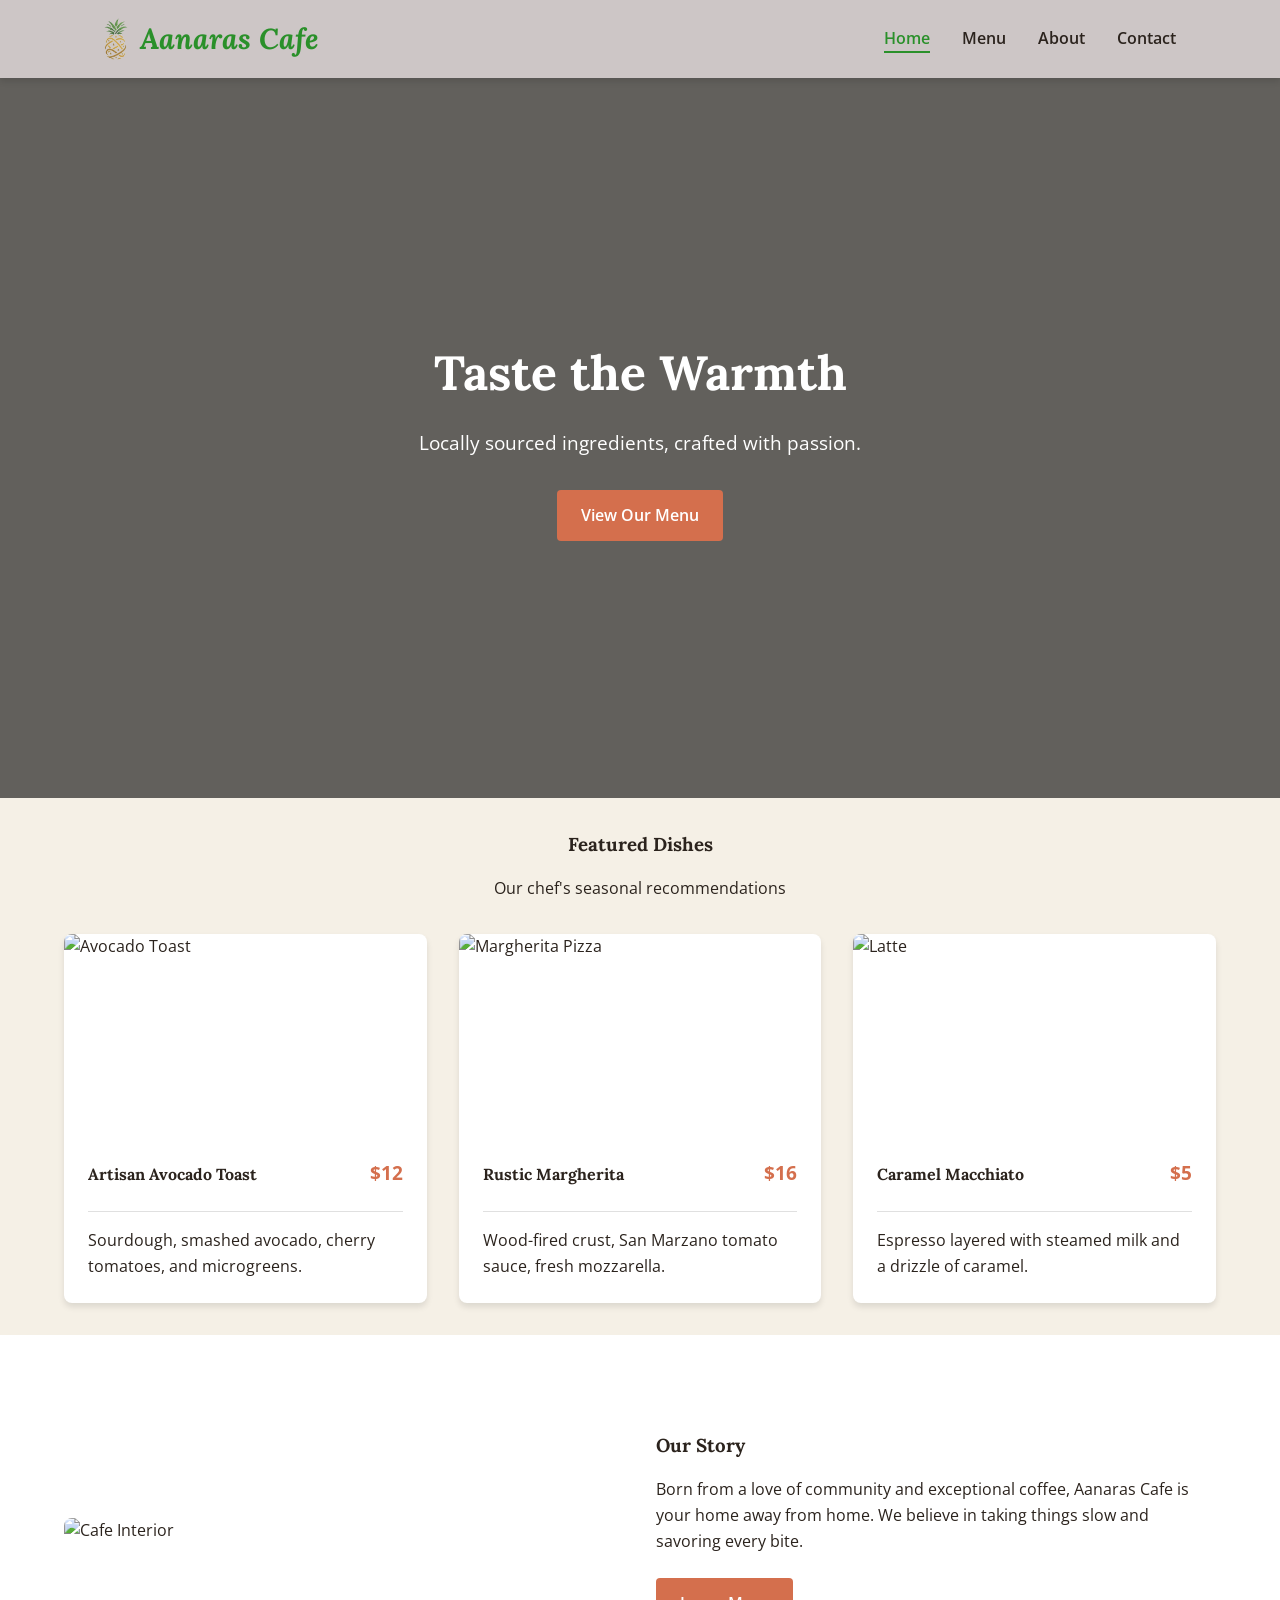
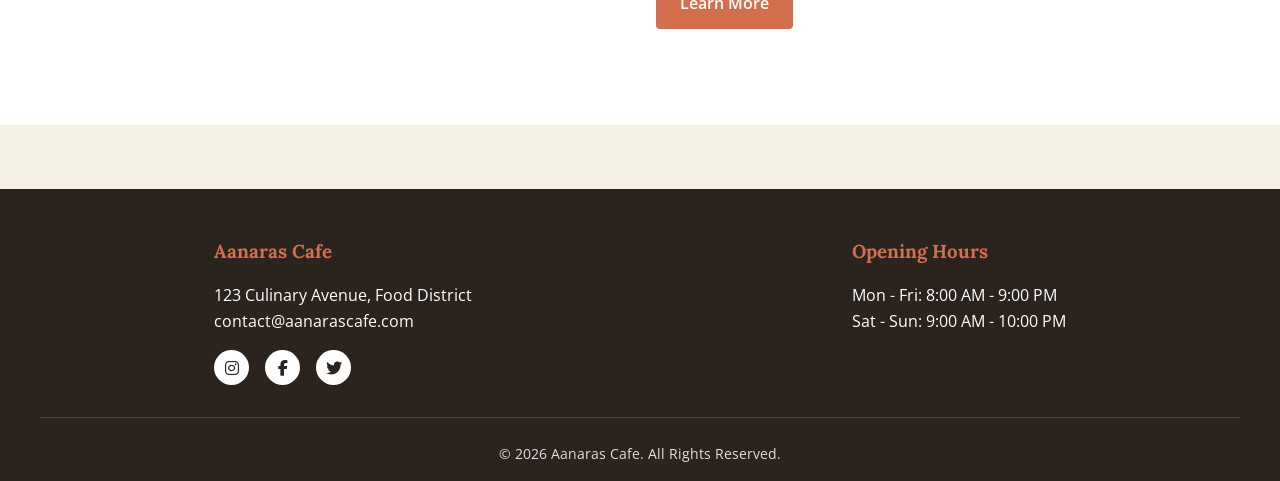
==== index.html @ 47f68ca6 "Update branding spelling from Anaras to Aanaras across all pages" ====
<!DOCTYPE html>
<html lang="en">
<head>
    <meta charset="UTF-8">
    <meta name="viewport" content="width=device-width, initial-scale=1.0">
    <title>Aanaras Cafe | Warm & Modern</title>
    <!-- Google Fonts -->
    <link href="https://fonts.googleapis.com/css2?family=Lora:ital,wght@0,400;0,700;1,400&family=Open+Sans:wght@300;400;600&display=swap" rel="stylesheet">
    <!-- FontAwesome for Icons -->
    <link rel="stylesheet" href="https://cdnjs.cloudflare.com/ajax/libs/font-awesome/6.4.0/css/all.min.css">
    <!-- Favicon -->
    <link rel="icon" type="image/png" href="images/logo.png">
    <!-- Custom CSS -->
    <link rel="stylesheet" href="style.css">
</head>
<body>

    <!-- NAVIGATION BAR -->
    <nav class="navbar">
        <div class="nav-container">
            <div class="logo">
                <img src="images/logo.png" alt="Aanaras Cafe Logo" class="logo-img">
                <h1>Aanaras Cafe</h1>
            </div>
            <!-- Hamburger icon for mobile view -->
            <div class="hamburger">
                <span></span>
                <span></span>
                <span></span>
            </div>
            <ul class="nav-links">
                <li><a href="index.html" class="active">Home</a></li>
                <li><a href="menu.html">Menu</a></li>
                <li><a href="about.html">About</a></li>
                <li><a href="contact.html">Contact</a></li>
            </ul>
        </div>
    </nav>

    <!-- HERO SECTION -->
    <header class="hero">
        <div class="hero-content reveal">
            <h2>Taste the Warmth</h2>
            <p>Locally sourced ingredients, crafted with passion.</p>
            <a href="menu.html" class="btn">View Our Menu</a>
        </div>
    </header>

    <!-- FEATURED DISHES SECTION -->
    <section class="container">
        <div class="text-center reveal" style="text-align: center; margin-bottom: 2rem;">
            <h3>Featured Dishes</h3>
            <p>Our chef's seasonal recommendations</p>
        </div>

        <div class="grid-container">
            <!-- Card 1 -->
            <div class="card reveal">
                <img src="https://images.unsplash.com/photo-1555939594-58d7cb561ad1?auto=format&fit=crop&w=600&q=80" alt="Avocado Toast" class="card-img">
                <div class="card-content">
                    <div class="card-title">
                        <h4>Artisan Avocado Toast</h4>
                        <span class="card-price">$12</span>
                    </div>
                    <p>Sourdough, smashed avocado, cherry tomatoes, and microgreens.</p>
                </div>
            </div>
            
            <!-- Card 2 -->
            <div class="card reveal">
                <img src="https://images.unsplash.com/photo-1565299624946-b28f40a0ae38?auto=format&fit=crop&w=600&q=80" alt="Margherita Pizza" class="card-img">
                <div class="card-content">
                    <div class="card-title">
                        <h4>Rustic Margherita</h4>
                        <span class="card-price">$16</span>
                    </div>
                    <p>Wood-fired crust, San Marzano tomato sauce, fresh mozzarella.</p>
                </div>
            </div>

            <!-- Card 3 -->
            <div class="card reveal">
                <img src="https://images.unsplash.com/photo-1541167760496-1628856ab772?auto=format&fit=crop&w=600&q=80" alt="Latte" class="card-img">
                <div class="card-content">
                    <div class="card-title">
                        <h4>Caramel Macchiato</h4>
                        <span class="card-price">$5</span>
                    </div>
                    <p>Espresso layered with steamed milk and a drizzle of caramel.</p>
                </div>
            </div>
        </div>
    </section>

    <!-- ABOUT PREVIEW SECTION -->
    <section style="background-color: white; padding: 4rem 0;">
        <div class="container reveal" style="display: flex; flex-wrap: wrap; gap: 2rem; align-items: center;">
            <div style="flex: 1; min-width: 300px;">
                <img src="https://images.unsplash.com/photo-1559925393-8be0aaff477c?auto=format&fit=crop&w=800&q=80" alt="Cafe Interior" style="border-radius: 8px;">
            </div>
            <div style="flex: 1; min-width: 300px;">
                <h3>Our Story</h3>
                <p style="margin-bottom: 1.5rem;">Born from a love of community and exceptional coffee, Aanaras Cafe is your home away from home. We believe in taking things slow and savoring every bite.</p>
                <a href="about.html" class="btn">Learn More</a>
            </div>
        </div>
    </section>

    <!-- FOOTER -->
    <footer>
        <div class="footer-content">
            <div class="footer-section">
                <h3>Aanaras Cafe</h3>
                <p>123 Culinary Avenue, Food District</p>
                <p>contact@aanarascafe.com</p>
                <div class="social-icons">
                    <a href="#"><i class="fab fa-instagram"></i></a>
                    <a href="#"><i class="fab fa-facebook-f"></i></a>
                    <a href="#"><i class="fab fa-twitter"></i></a>
                </div>
            </div>
            <div class="footer-section">
                <h3>Opening Hours</h3>
                <p>Mon - Fri: 8:00 AM - 9:00 PM</p>
                <p>Sat - Sun: 9:00 AM - 10:00 PM</p>
            </div>
        </div>
        <div class="footer-bottom">
            <p>&copy; 2026 Aanaras Cafe. All Rights Reserved.</p>
        </div>
    </footer>

    <!-- Custom Script -->
    <script src="script.js"></script>
</body>
</html>
---- style.css ----
/* ==========================================================================
   CSS VARIABLES & GLOBAL STYLES
   ========================================================================== */
:root {
  /* Warm Earthy Theme Colors */
  --primary-color: #2b231d;
  /* Dark Brown for text/dark backgrounds */
  --secondary-color: #f5f0e6;
  /* Cream for light backgrounds */
  --accent-color: #d46f4d;
  /* Warm Terracotta for buttons and highlights */
  --accent-hover: #b55c3c;
  --text-dark: #333333;
  --text-light: #ffffff;
  --gray-light: #e0e0e0;

  /* Fonts: Lora (Serif) for headings, Open Sans (Sans-Serif) for body text */
  --font-heading: 'Lora', serif;
  --font-body: 'Open Sans', sans-serif;

  /* Shadows and Transitions */
  --box-shadow: 0 4px 6px rgba(0, 0, 0, 0.1);
  --transition: all 0.3s ease;
}

/* Basic Reset for consistent styling across browsers */
* {
  margin: 0;
  padding: 0;
  box-sizing: border-box;
}

body {
  font-family: var(--font-body);
  background-color: var(--secondary-color);
  color: var(--primary-color);
  line-height: 1.6;
}

h1,
h2,
h3,
h4,
h5,
h6 {
  font-family: var(--font-heading);
  font-weight: 700;
  margin-bottom: 1rem;
}

a {
  text-decoration: none;
  color: inherit;
}

img {
  max-width: 100%;
  display: block;
}

/* ==========================================================================
   UTILITY CLASSES (Re-usable styles)
   ========================================================================== */
.container {
  width: 90%;
  max-width: 1200px;
  margin: 0 auto;
  padding: 2rem 0;
}

.btn {
  display: inline-block;
  padding: 0.8rem 1.5rem;
  background-color: var(--accent-color);
  color: var(--text-light);
  border: none;
  border-radius: 4px;
  font-weight: 600;
  cursor: pointer;
  transition: var(--transition);
}

.btn:hover {
  background-color: var(--accent-hover);
  transform: translateY(-2px);
  /* Subtle lift effect */
}

/* Scroll reveal animation classes */
.reveal {
  opacity: 0;
  transform: translateY(30px);
  transition: all 0.8s ease-out;
}

.reveal.active {
  opacity: 1;
  transform: translateY(0);
}

/* ==========================================================================
   NAVIGATION BAR
   ========================================================================== */
.navbar {
  position: sticky;
  top: 0;
  background-color: rgb(205, 198, 198);
  color: #2b231d;
  z-index: 1000;
  /* Stays on top of other content */
  box-shadow: var(--box-shadow);
}

.nav-container {
  display: flex;
  justify-content: space-between;
  align-items: center;
  padding: 1rem 5%;
  max-width: 1200px;
  margin: 0 auto;
}

.logo {
  display: flex;
  align-items: center;
  gap: 0.75rem;
}

.logo-img {
  height: 42px;
  width: auto;
  object-fit: contain;
  border-radius: 4px;
}

.logo h1 {
  margin: 0;
  color: rgb(42, 144, 42);
  font-size: 1.8rem;
  font-style: italic;
}

.nav-links {
  list-style: none;
  display: flex;
  gap: 2rem;
}

.nav-links a {
  position: relative;
  font-weight: 600;
  color: #2b231d;
  transition: var(--transition);
}

/* Hover underline effect */
.nav-links a::after {
  content: '';
  position: absolute;
  width: 0;
  height: 2px;
  bottom: -4px;
  left: 0;
  background-color: rgb(42, 144, 42);
  transition: var(--transition);
}

.nav-links a:hover::after,
.nav-links a.active::after {
  width: 100%;
}

.nav-links a:hover,
.nav-links a.active {
  color: rgb(42, 144, 42);
}

/* Hamburger Menu (Hidden on desktop) */
.hamburger {
  display: none;
  cursor: pointer;
  flex-direction: column;
  gap: 5px;
}

.hamburger span {
  display: block;
  width: 25px;
  height: 3px;
  background-color: #2b231d;
  transition: var(--transition);
}

/* ==========================================================================
   HERO SECTION (Home Page)
   ========================================================================== */
.hero {
  height: 80vh;
  background: linear-gradient(rgba(0, 0, 0, 0.6), rgba(0, 0, 0, 0.6)), url('https://images.unsplash.com/photo-1554118811-1e0d58224f24?auto=format&fit=crop&w=1920&q=80') center/cover;
  display: flex;
  align-items: center;
  justify-content: center;
  text-align: center;
  color: var(--text-light);
}

.hero-content h2 {
  font-size: 3rem;
  margin-bottom: 1rem;
}

.hero-content p {
  font-size: 1.2rem;
  margin-bottom: 2rem;
}

/* ==========================================================================
   CARDS GRID (Featured, Menu, Chef)
   ========================================================================== */
.grid-container {
  display: grid;
  grid-template-columns: repeat(auto-fit, minmax(280px, 1fr));
  gap: 2rem;
  margin-top: 2rem;
}

.card {
  background-color: white;
  border-radius: 8px;
  overflow: hidden;
  box-shadow: var(--box-shadow);
  transition: var(--transition);
}

.card:hover {
  transform: translateY(-5px);
  box-shadow: 0 10px 20px rgba(0, 0, 0, 0.15);
}

.card-img {
  width: 100%;
  height: 200px;
  object-fit: cover;
}

.card-content {
  padding: 1.5rem;
}

.card-title {
  display: flex;
  justify-content: space-between;
  align-items: baseline;
  border-bottom: 1px solid var(--gray-light);
  padding-bottom: 0.5rem;
  margin-bottom: 1rem;
}

.card-price {
  color: var(--accent-color);
  font-weight: 700;
  font-size: 1.2rem;
}

/* ==========================================================================
   MENU FILTER BUTTONS
   ========================================================================== */
.menu-filters {
  display: flex;
  justify-content: center;
  flex-wrap: wrap;
  gap: 1rem;
  margin-bottom: 2rem;
}

.filter-btn {
  background: transparent;
  border: 2px solid var(--primary-color);
  color: var(--primary-color);
  padding: 0.5rem 1.5rem;
  border-radius: 20px;
  cursor: pointer;
  font-weight: 600;
  transition: var(--transition);
}

.filter-btn:hover,
.filter-btn.active {
  background-color: var(--primary-color);
  color: var(--text-light);
}

/* ==========================================================================
   IMAGE GALLERY (Grid)
   ========================================================================== */
.gallery-grid {
  display: grid;
  grid-template-columns: repeat(auto-fit, minmax(250px, 1fr));
  gap: 1rem;
}

.gallery-item {
  height: 250px;
  border-radius: 8px;
  overflow: hidden;
}

.gallery-item img {
  width: 100%;
  height: 100%;
  object-fit: cover;
  transition: transform 0.5s ease;
}

.gallery-item:hover img {
  transform: scale(1.1);
}

/* ==========================================================================
   CONTACT FORM
   ========================================================================== */
.contact-wrapper {
  display: grid;
  grid-template-columns: 1fr 1fr;
  gap: 3rem;
  margin-top: 2rem;
}

.form-group {
  margin-bottom: 1.5rem;
  display: flex;
  flex-direction: column;
}

.form-group label {
  margin-bottom: 0.5rem;
  font-weight: 600;
}

.form-group input,
.form-group textarea {
  padding: 0.8rem;
  border: 1px solid #ccc;
  border-radius: 4px;
  font-family: inherit;
}

.form-group input:focus,
.form-group textarea:focus {
  outline: none;
  border-color: var(--accent-color);
}

.error-msg {
  color: red;
  font-size: 0.85rem;
  margin-top: 0.3rem;
  display: none;
  /* Hidden by default, shown by JS */
}

/* Map Iframe container to make it responsive */
.map-container {
  width: 100%;
  height: 100%;
  min-height: 300px;
  border-radius: 8px;
  overflow: hidden;
}

.map-container iframe {
  width: 100%;
  height: 100%;
  border: none;
}

/* ==========================================================================
   FOOTER
   ========================================================================== */
footer {
  background-color: var(--primary-color);
  color: var(--text-light);
  padding: 3rem 0 1rem;
  margin-top: 4rem;
}

.footer-content {
  display: flex;
  justify-content: space-around;
  flex-wrap: wrap;
  gap: 2rem;
  max-width: 1200px;
  margin: 0 auto;
  padding-bottom: 2rem;
  border-bottom: 1px solid #444;
}

.footer-section h3 {
  color: var(--accent-color);
  margin-bottom: 1rem;
}

.social-icons {
  display: flex;
  gap: 1rem;
  margin-top: 1rem;
}

.social-icons a {
  background-color: var(--text-light);
  color: var(--primary-color);
  width: 35px;
  height: 35px;
  display: flex;
  align-items: center;
  justify-content: center;
  border-radius: 50%;
  transition: var(--transition);
}

.social-icons a:hover {
  background-color: var(--accent-color);
  color: var(--text-light);
}

.footer-bottom {
  text-align: center;
  padding-top: 1.5rem;
  font-size: 0.9rem;
  color: var(--gray-light);
}

/* ==========================================================================
   RESPONSIVE DESIGN (Media Queries)
   ========================================================================== */
/* Tablet and smaller */
@media (max-width: 768px) {
  .hamburger {
    display: flex;
    /* Show hamburger icon */
  }

  .nav-links {
    /* Mobile Menu Styles */
    position: absolute;
    top: 100%;
    right: 0;
    background-color: rgb(205, 198, 198);
    flex-direction: column;
    width: 100%;
    text-align: center;
    gap: 0;
    max-height: 0;
    overflow: hidden;
    transition: max-height 0.4s ease-in-out;
  }

  .nav-links.active {
    max-height: 300px;
    /* Expands the menu */
  }

  .nav-links li {
    padding: 1rem 0;
    border-bottom: 1px solid #bbb;
  }

  .hero-content h2 {
    font-size: 2.2rem;
  }

  .contact-wrapper {
    grid-template-columns: 1fr;
    /* Stack form and map */
  }
}
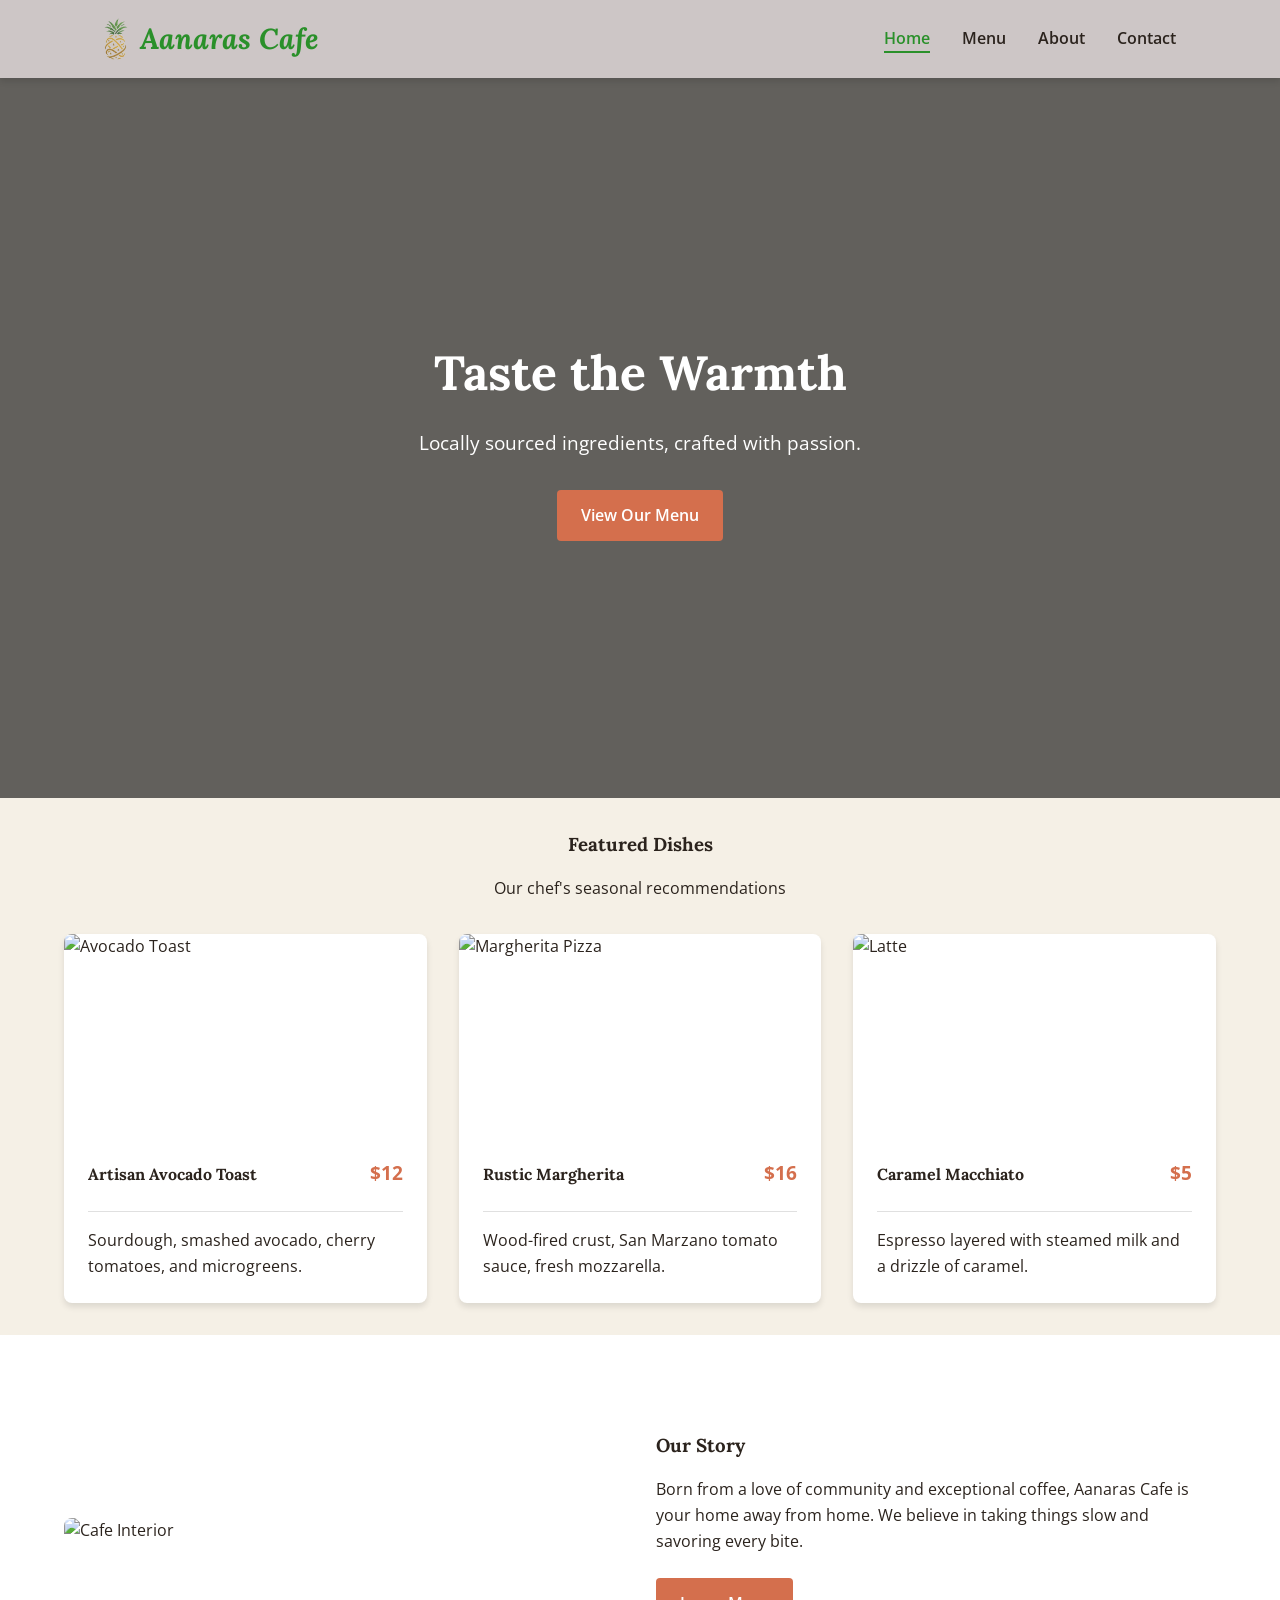
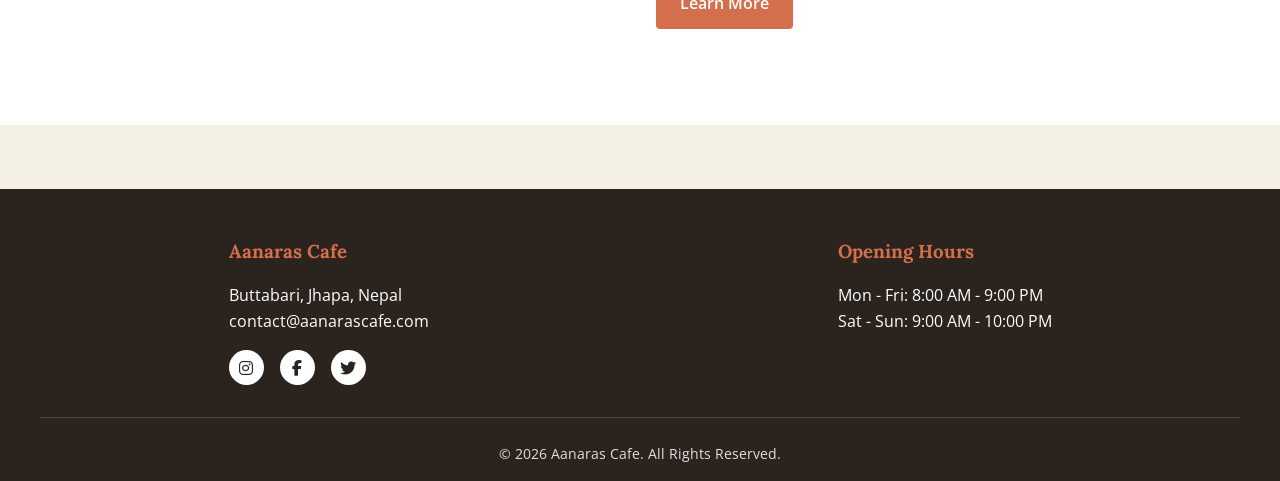
==== commit 4991ca33: "Update address to Buttabari, Jhapa, Nepal" ====
--- a/index.html
+++ b/index.html
@@ -111,7 +111,7 @@
         <div class="footer-content">
             <div class="footer-section">
                 <h3>Aanaras Cafe</h3>
-                <p>123 Culinary Avenue, Food District</p>
+                <p>Buttabari, Jhapa, Nepal</p>
                 <p>contact@aanarascafe.com</p>
                 <div class="social-icons">
                     <a href="#"><i class="fab fa-instagram"></i></a>
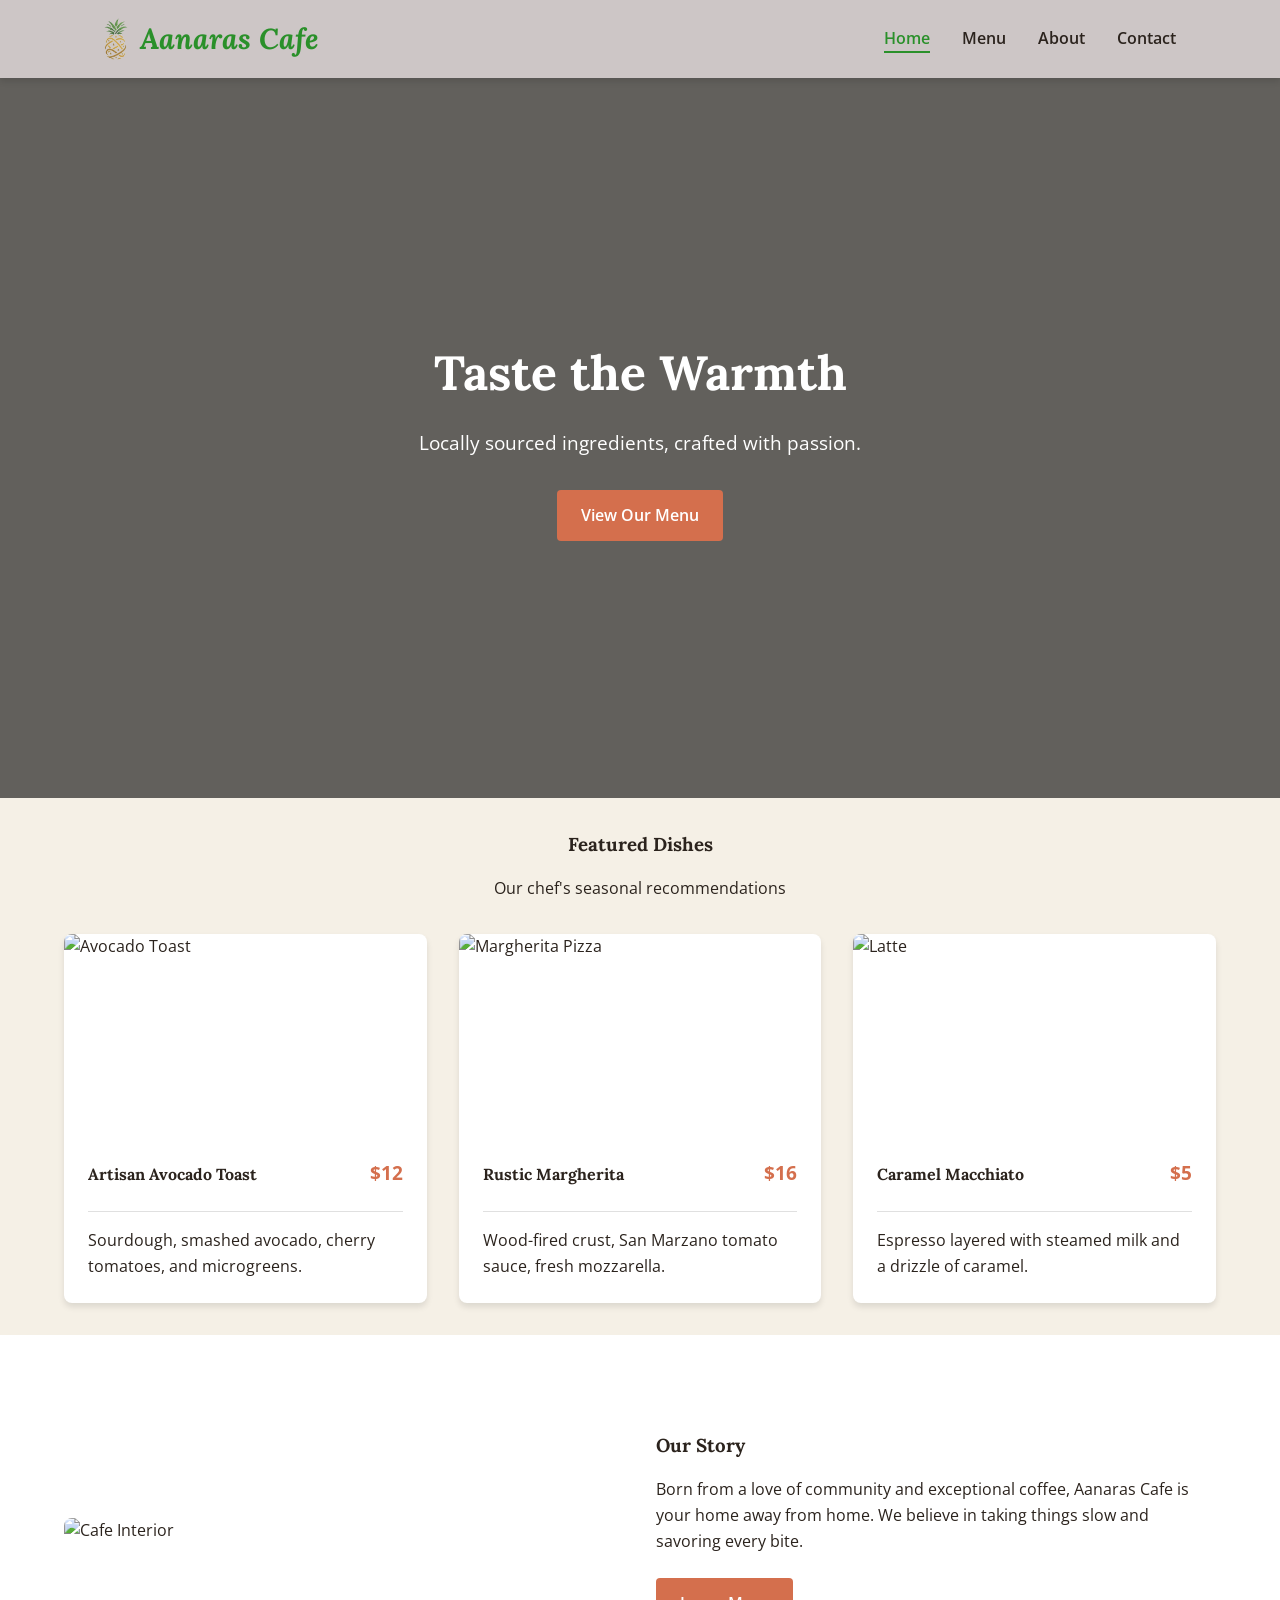
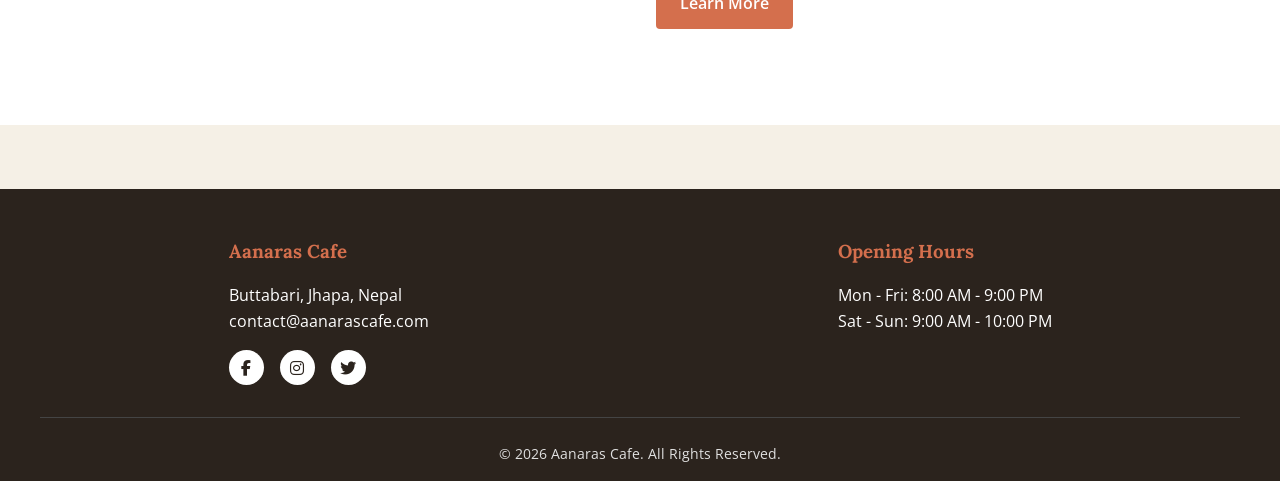
==== commit 90633828: "Add real Facebook profile link to footer social icons on all pages" ====
--- a/index.html
+++ b/index.html
@@ -1,11 +1,14 @@
 <!DOCTYPE html>
 <html lang="en">
+
 <head>
     <meta charset="UTF-8">
     <meta name="viewport" content="width=device-width, initial-scale=1.0">
     <title>Aanaras Cafe | Warm & Modern</title>
     <!-- Google Fonts -->
-    <link href="https://fonts.googleapis.com/css2?family=Lora:ital,wght@0,400;0,700;1,400&family=Open+Sans:wght@300;400;600&display=swap" rel="stylesheet">
+    <link
+        href="https://fonts.googleapis.com/css2?family=Lora:ital,wght@0,400;0,700;1,400&family=Open+Sans:wght@300;400;600&display=swap"
+        rel="stylesheet">
     <!-- FontAwesome for Icons -->
     <link rel="stylesheet" href="https://cdnjs.cloudflare.com/ajax/libs/font-awesome/6.4.0/css/all.min.css">
     <!-- Favicon -->
@@ -13,6 +16,7 @@
     <!-- Custom CSS -->
     <link rel="stylesheet" href="style.css">
 </head>
+
 <body>
 
     <!-- NAVIGATION BAR -->
@@ -56,7 +60,8 @@
         <div class="grid-container">
             <!-- Card 1 -->
             <div class="card reveal">
-                <img src="https://images.unsplash.com/photo-1555939594-58d7cb561ad1?auto=format&fit=crop&w=600&q=80" alt="Avocado Toast" class="card-img">
+                <img src="https://images.unsplash.com/photo-1555939594-58d7cb561ad1?auto=format&fit=crop&w=600&q=80"
+                    alt="Avocado Toast" class="card-img">
                 <div class="card-content">
                     <div class="card-title">
                         <h4>Artisan Avocado Toast</h4>
@@ -65,10 +70,11 @@
                     <p>Sourdough, smashed avocado, cherry tomatoes, and microgreens.</p>
                 </div>
             </div>
-            
+
             <!-- Card 2 -->
             <div class="card reveal">
-                <img src="https://images.unsplash.com/photo-1565299624946-b28f40a0ae38?auto=format&fit=crop&w=600&q=80" alt="Margherita Pizza" class="card-img">
+                <img src="https://images.unsplash.com/photo-1565299624946-b28f40a0ae38?auto=format&fit=crop&w=600&q=80"
+                    alt="Margherita Pizza" class="card-img">
                 <div class="card-content">
                     <div class="card-title">
                         <h4>Rustic Margherita</h4>
@@ -80,7 +86,8 @@
 
             <!-- Card 3 -->
             <div class="card reveal">
-                <img src="https://images.unsplash.com/photo-1541167760496-1628856ab772?auto=format&fit=crop&w=600&q=80" alt="Latte" class="card-img">
+                <img src="https://images.unsplash.com/photo-1541167760496-1628856ab772?auto=format&fit=crop&w=600&q=80"
+                    alt="Latte" class="card-img">
                 <div class="card-content">
                     <div class="card-title">
                         <h4>Caramel Macchiato</h4>
@@ -96,11 +103,13 @@
     <section style="background-color: white; padding: 4rem 0;">
         <div class="container reveal" style="display: flex; flex-wrap: wrap; gap: 2rem; align-items: center;">
             <div style="flex: 1; min-width: 300px;">
-                <img src="https://images.unsplash.com/photo-1559925393-8be0aaff477c?auto=format&fit=crop&w=800&q=80" alt="Cafe Interior" style="border-radius: 8px;">
+                <img src="https://images.unsplash.com/photo-1559925393-8be0aaff477c?auto=format&fit=crop&w=800&q=80"
+                    alt="Cafe Interior" style="border-radius: 8px;">
             </div>
             <div style="flex: 1; min-width: 300px;">
                 <h3>Our Story</h3>
-                <p style="margin-bottom: 1.5rem;">Born from a love of community and exceptional coffee, Aanaras Cafe is your home away from home. We believe in taking things slow and savoring every bite.</p>
+                <p style="margin-bottom: 1.5rem;">Born from a love of community and exceptional coffee, Aanaras Cafe is
+                    your home away from home. We believe in taking things slow and savoring every bite.</p>
                 <a href="about.html" class="btn">Learn More</a>
             </div>
         </div>
@@ -114,8 +123,8 @@
                 <p>Buttabari, Jhapa, Nepal</p>
                 <p>contact@aanarascafe.com</p>
                 <div class="social-icons">
+                    <a href="https://www.facebook.com/share/1J9s6769FP/?mibextid=wwXIf" target="_blank" rel="noopener noreferrer"><i class="fab fa-facebook-f"></i></a>
                     <a href="#"><i class="fab fa-instagram"></i></a>
-                    <a href="#"><i class="fab fa-facebook-f"></i></a>
                     <a href="#"><i class="fab fa-twitter"></i></a>
                 </div>
             </div>
@@ -133,4 +142,5 @@
     <!-- Custom Script -->
     <script src="script.js"></script>
 </body>
-</html>
+
+</html>
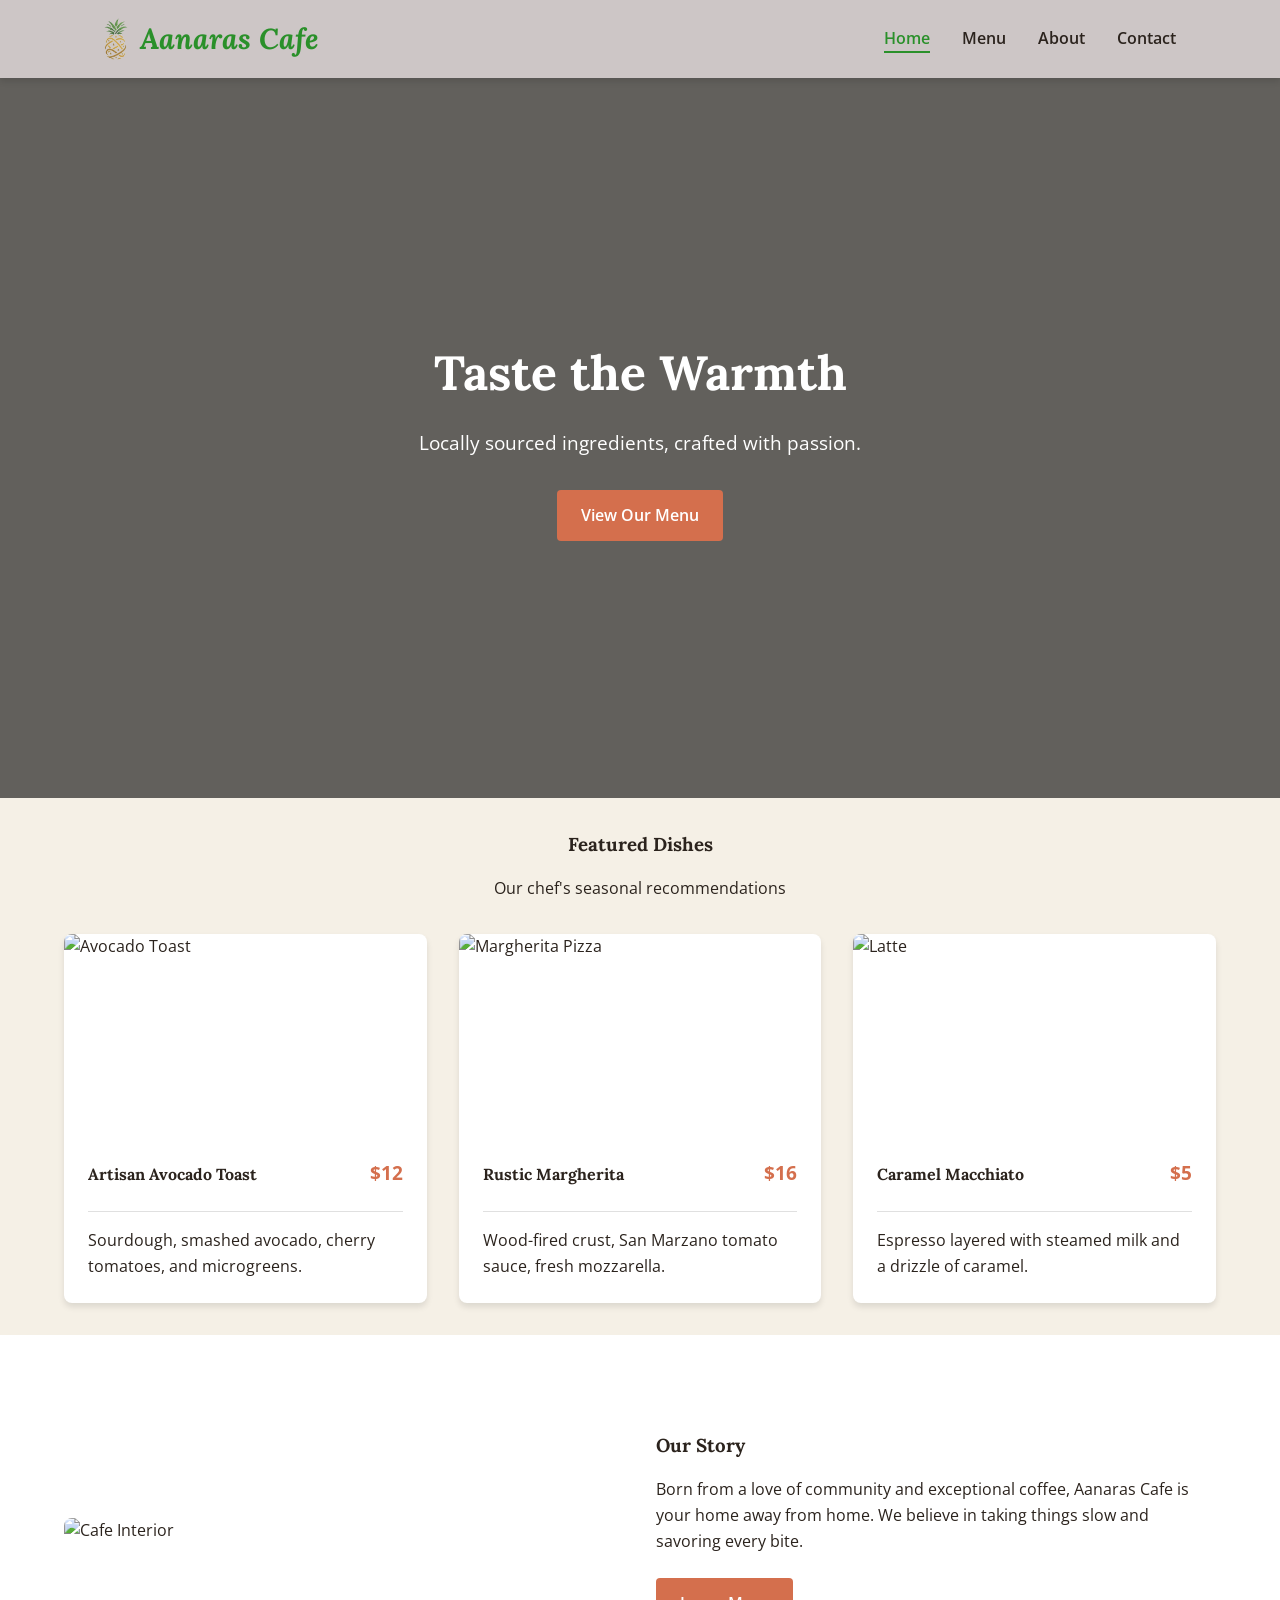
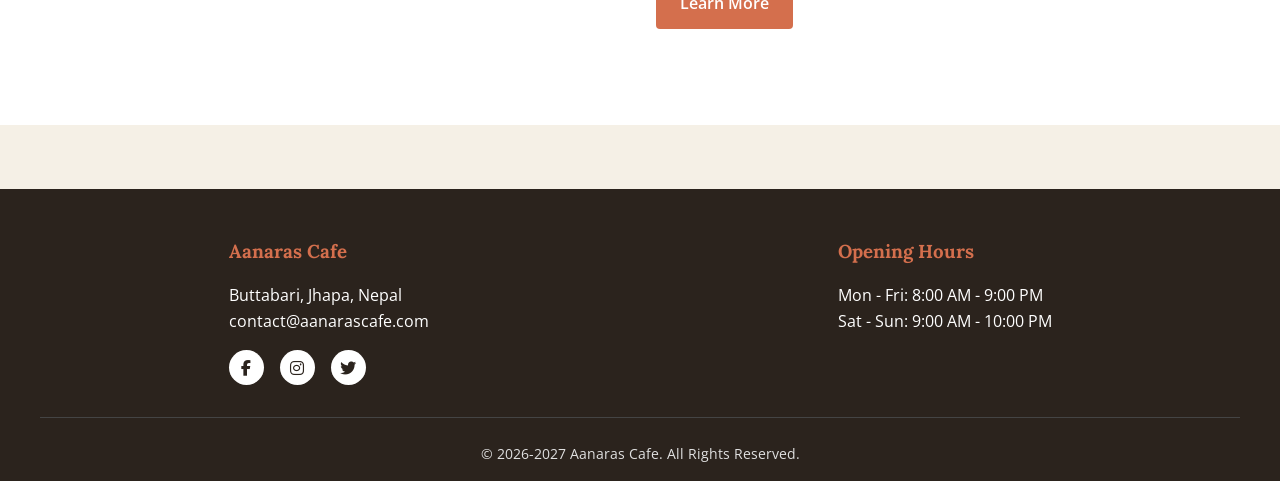
==== commit bb778602: "chore: update copyright year to 2026-2027" ====
--- a/index.html
+++ b/index.html
@@ -4,6 +4,10 @@
 <head>
     <meta charset="UTF-8">
     <meta name="viewport" content="width=device-width, initial-scale=1.0">
+    <meta name="description" content="Aanaras Cafe in Buttabari, Jhapa, Nepal — locally sourced ingredients, artisan coffee, and warm hospitality. Explore our menu and visit us today.">
+    <meta name="keywords" content="Aanaras Cafe, cafe Jhapa, Nepal cafe, coffee Buttabari, artisan food">
+    <meta name="author" content="Aanaras Cafe">
+    <meta name="theme-color" content="#c39d63">
     <title>Aanaras Cafe | Warm & Modern</title>
     <!-- Google Fonts -->
     <link
@@ -135,9 +139,12 @@
             </div>
         </div>
         <div class="footer-bottom">
-            <p>&copy; 2026 Aanaras Cafe. All Rights Reserved.</p>
+            <p>&copy; 2026-2027 Aanaras Cafe. All Rights Reserved.</p>
         </div>
     </footer>
+
+    <!-- Back to Top Button -->
+    <button id="back-to-top" aria-label="Back to top"><i class="fas fa-chevron-up"></i></button>
 
     <!-- Custom Script -->
     <script src="script.js"></script>
--- a/style.css
+++ b/style.css
@@ -189,6 +189,20 @@
   height: 3px;
   background-color: #2b231d;
   transition: var(--transition);
+}
+
+/* Animate hamburger bars into an X when nav is open */
+.hamburger.active span:nth-child(1) {
+  transform: translateY(8px) rotate(45deg);
+}
+
+.hamburger.active span:nth-child(2) {
+  opacity: 0;
+  transform: scaleX(0);
+}
+
+.hamburger.active span:nth-child(3) {
+  transform: translateY(-8px) rotate(-45deg);
 }
 
 /* ==========================================================================
@@ -473,4 +487,39 @@
     grid-template-columns: 1fr;
     /* Stack form and map */
   }
+}
+
+/* ==========================================================================
+   BACK TO TOP BUTTON
+   ========================================================================== */
+#back-to-top {
+  position: fixed;
+  bottom: 2rem;
+  right: 2rem;
+  background-color: var(--accent-color);
+  color: var(--text-light);
+  width: 44px;
+  height: 44px;
+  border: none;
+  border-radius: 50%;
+  font-size: 1.2rem;
+  cursor: pointer;
+  display: flex;
+  align-items: center;
+  justify-content: center;
+  box-shadow: 0 4px 12px rgba(0, 0, 0, 0.2);
+  opacity: 0;
+  visibility: hidden;
+  transition: opacity 0.3s ease, visibility 0.3s ease, transform 0.3s ease, background-color 0.3s ease;
+  z-index: 999;
+}
+
+#back-to-top.visible {
+  opacity: 1;
+  visibility: visible;
+}
+
+#back-to-top:hover {
+  background-color: var(--accent-hover);
+  transform: translateY(-3px);
 }
